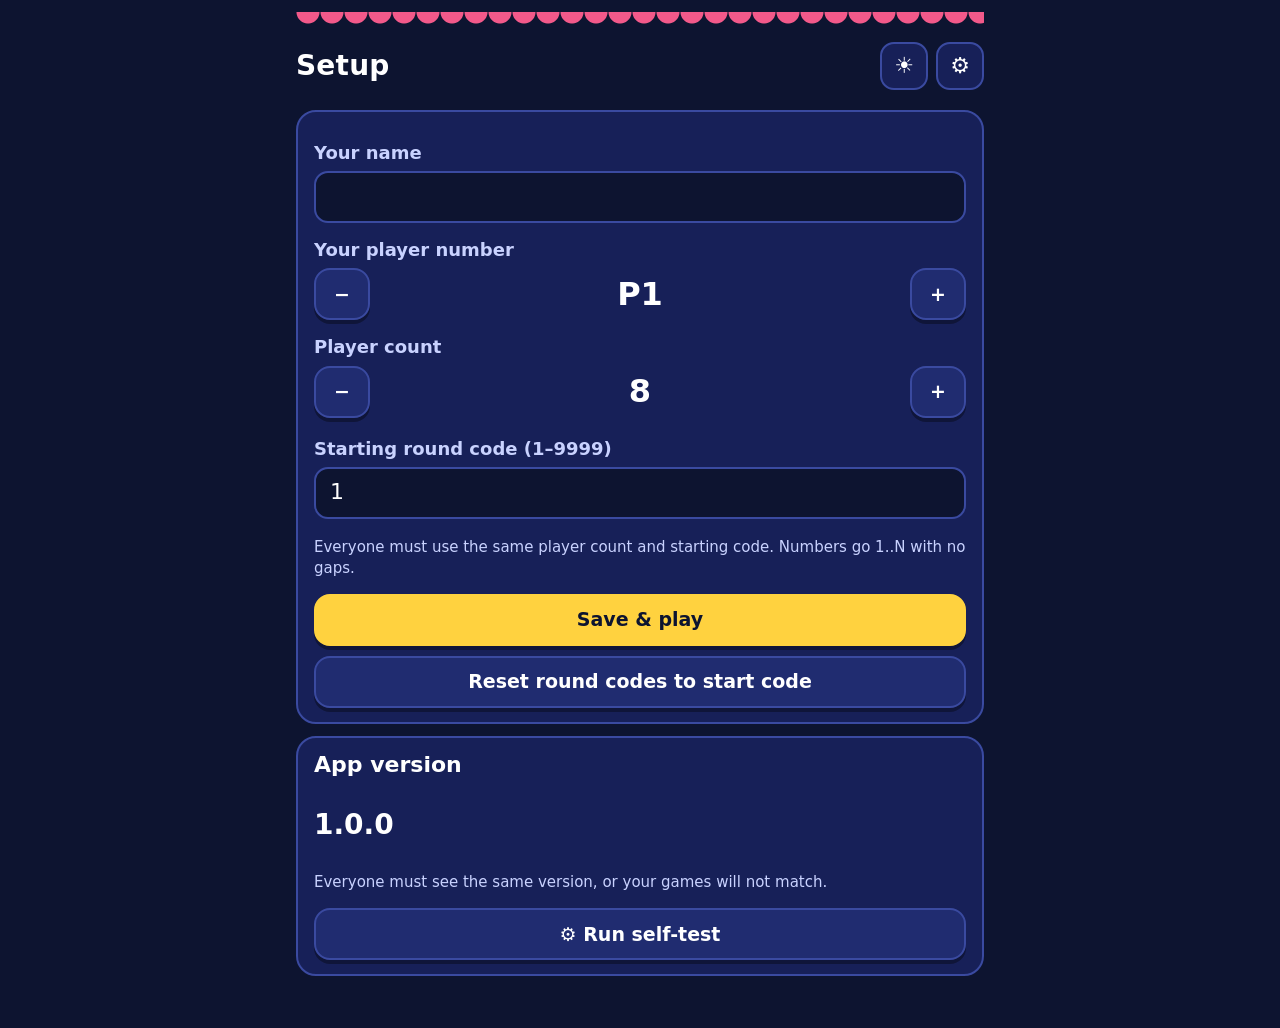
==== index.html @ 6d51258d "Deploy Line Games static site Co-Authored-By: Claude Opus 5.5 <noreply@anthropic.com>" ====
<!doctype html>
<html lang="en" data-theme="dark">
<head>
<meta charset="utf-8">
<meta name="viewport" content="width=device-width, initial-scale=1, viewport-fit=cover">
<title>Line Games</title>
<meta name="theme-color" content="#0d1430">
<link rel="manifest" href="manifest.webmanifest">
<link rel="icon" href="icons/icon-192.png">
<link rel="apple-touch-icon" href="icons/apple-touch-icon.png">
<meta name="apple-mobile-web-app-capable" content="yes">
<meta name="mobile-web-app-capable" content="yes">
<meta name="apple-mobile-web-app-status-bar-style" content="black-translucent">
<meta name="apple-mobile-web-app-title" content="Line Games">
<link rel="stylesheet" href="css/app.css">
<script>try{var p=JSON.parse(localStorage.getItem('lg.prefs')||'{}');if(p.sun)document.documentElement.setAttribute('data-theme','sun');}catch(e){}</script>
</head>
<body>
<div id="update-banner" class="update-banner" hidden><button type="button" id="update-btn">Update available — tap to refresh (everyone should update together)</button></div>
<div id="app"></div>
<noscript><p style="padding:24px">Line Games needs JavaScript.</p></noscript>
<script type="module" src="js/app.js"></script>
</body>
</html>
---- css/app.css ----
:root{
  --bg:#0d1430; --panel:#172058; --panel2:#202c70; --line:#3a4aa0;
  --text:#ffffff; --muted:#c9d2ff; --gold:#ffd23f; --pink:#ff5d8f; --mint:#3ddc97; --sky:#5cc8ff;
  --on-gold:#0d1430; --danger:#ff7a8a; --shadow:0 4px 0 rgba(0,0,0,.35);
  color-scheme:dark;
}
:root[data-theme="sun"]{
  --bg:#ffffff; --panel:#f4efe0; --panel2:#e9e0c4; --line:#222;
  --text:#000000; --muted:#222; --gold:#ffd23f; --pink:#b0003f; --mint:#006b3c; --sky:#004f9a;
  --on-gold:#000; --danger:#a00020; --shadow:0 3px 0 rgba(0,0,0,.4);
  color-scheme:light;
}
*{box-sizing:border-box}
html{-webkit-text-size-adjust:100%}
body{margin:0;background:var(--bg);color:var(--text);font:18px/1.4 system-ui,-apple-system,"Segoe UI",Roboto,Helvetica,Arial,sans-serif;
  min-height:100vh;padding:env(safe-area-inset-top) env(safe-area-inset-right) env(safe-area-inset-bottom) env(safe-area-inset-left)}
h1,h2,h3{margin:0;line-height:1.15}
button,input,select{font:inherit;color:inherit}
select{-webkit-appearance:none;appearance:none;min-height:52px;padding-right:40px!important;background-image:linear-gradient(45deg,transparent 50%,currentColor 50%),linear-gradient(135deg,currentColor 50%,transparent 50%)!important;background-position:calc(100% - 22px) 50%,calc(100% - 15px) 50%!important;background-size:7px 7px,7px 7px!important;background-repeat:no-repeat!important}
button{cursor:pointer}
:focus-visible{outline:3px solid var(--sky);outline-offset:2px}
.wrap{max-width:720px;margin:0 auto;padding:12px 16px 40px}
.bunting{height:22px;background:
  radial-gradient(circle at 12px 0,var(--pink) 11px,transparent 12px) 0 0/24px 22px repeat-x,
  radial-gradient(circle at 12px 0,var(--gold) 0,transparent 0) 0 0/24px 22px repeat-x;
  opacity:.95}
.bunting.alt{background:radial-gradient(circle at 12px 0,var(--gold) 11px,transparent 12px) 0 0/24px 22px repeat-x}

/* app bar */
.appbar{display:flex;align-items:center;gap:8px;padding:8px 0}
.appbar h1{flex:1;font-size:28px;font-weight:800;letter-spacing:.2px}
.appbar h1 .star{color:var(--gold)}
.ibtn{min-width:48px;min-height:48px;border-radius:14px;border:2px solid var(--line);background:var(--panel);display:inline-flex;align-items:center;justify-content:center;font-size:22px;padding:0 12px;text-decoration:none;color:var(--text)}
.ibtn.txt{font-size:17px;font-weight:700}

/* buttons */
.btn{min-height:52px;padding:10px 20px;border-radius:16px;border:2px solid var(--line);background:var(--panel2);color:var(--text);font-weight:700;font-size:19px;box-shadow:var(--shadow);display:inline-flex;align-items:center;justify-content:center;gap:8px;text-decoration:none}
.btn:active{transform:translateY(2px);box-shadow:none}
.btn.primary{background:var(--gold);border-color:var(--gold);color:var(--on-gold)}
.btn.pink{background:var(--pink);border-color:var(--pink);color:#fff}
:root[data-theme="sun"] .btn.pink{color:#fff}
.btn.block{display:flex;width:100%}
.btn[disabled]{opacity:.5;cursor:not-allowed}
.btn.confirm{background:var(--pink);border-color:var(--pink);color:#fff}

/* home tiles */
.tiles{display:grid;grid-template-columns:repeat(2,1fr);gap:12px;margin:12px 0}
@media (min-width:600px){.tiles{grid-template-columns:repeat(3,1fr)}}
.tile{position:relative;text-align:left;background:var(--panel);border:2px solid var(--line);border-radius:20px;padding:14px 12px 12px;min-height:150px;display:flex;flex-direction:column;gap:4px;box-shadow:var(--shadow);color:var(--text);text-decoration:none}
.tile .emo{font-size:38px;line-height:1}
.tile .nm{font-size:20px;font-weight:800}
.tile .how{font-size:15px;color:var(--muted);line-height:1.3;display:-webkit-box;-webkit-line-clamp:2;-webkit-box-orient:vertical;overflow:hidden}
.tile .soon{position:absolute;top:8px;right:8px;font-size:12px;font-weight:800;background:var(--gold);color:var(--on-gold);border-radius:999px;padding:2px 8px}
.tile[aria-disabled="true"]{opacity:.62}
.footlinks{display:flex;gap:12px;flex-wrap:wrap;margin-top:8px}

/* panels / forms */
.panel{background:var(--panel);border:2px solid var(--line);border-radius:20px;padding:14px 16px;margin:12px 0}
.panel h2{font-size:22px;margin-bottom:8px}
.field{display:block;margin:14px 0}
.field>span{display:block;font-weight:700;margin-bottom:6px;color:var(--muted)}
.input{width:100%;min-height:52px;border-radius:14px;border:2px solid var(--line);background:var(--bg);color:var(--text);padding:8px 14px;font-size:22px}
.stepper{display:flex;align-items:center;gap:10px}
.stepper .val{flex:1;text-align:center;font-size:32px;font-weight:800;min-width:60px}
.stepper .btn{min-width:56px;padding:0}
.warn{color:var(--danger);font-weight:700}
.muted{color:var(--muted)}
.small{font-size:15px}
.toast{position:fixed;left:16px;right:16px;bottom:calc(16px + env(safe-area-inset-bottom));max-width:480px;margin:0 auto;background:var(--gold);color:var(--on-gold);font-weight:800;padding:12px 16px;border-radius:14px;text-align:center;z-index:50}

/* round header */
.round{background:var(--panel);border:2px solid var(--line);border-radius:22px;padding:10px 12px 12px;margin:6px 0 12px}
.round .row1{display:flex;align-items:center;gap:8px}
.round .mid{flex:1;text-align:center;min-width:0}
.round .lbl{font-size:15px;font-weight:800;letter-spacing:2px;color:var(--muted)}
.round .code{font-size:64px;line-height:1;font-weight:900;color:var(--gold);font-variant-numeric:tabular-nums}
:root[data-theme="sun"] .round .code{color:#000}
.round .nav{min-width:64px;min-height:64px;padding:0;font-size:26px}
.round .you{text-align:center;font-weight:800;font-size:19px;margin-top:6px}
.round .sync{display:flex;align-items:center;justify-content:center;gap:10px;margin-top:6px;font-size:15px;color:var(--muted)}
.round .sync b{font-size:30px;letter-spacing:4px}
.modename{display:flex;align-items:center;gap:8px;font-size:22px;font-weight:800;margin:4px 0}

/* big read-aloud settings */
.say{border:3px dashed var(--gold);border-radius:20px;padding:12px 14px;margin:10px 0}
.say .t{font-size:14px;font-weight:800;letter-spacing:1.5px;color:var(--muted)}
.say .big{font-size:22px;font-weight:900;line-height:1.2;margin:2px 0 4px}
.setrow{display:flex;gap:10px;flex-wrap:wrap;align-items:center}
.setrow select{flex:1;min-width:180px;min-height:52px;border-radius:14px;border:2px solid var(--line);background:var(--bg);color:var(--text);padding:0 10px;font-size:19px}
.toggle{display:flex;align-items:center;gap:10px;min-height:52px;font-weight:700;font-size:19px}
.toggle input{width:28px;height:28px;accent-color:var(--gold)}
.toggle[aria-disabled="true"]{opacity:.55}

/* reveal */
.reveal-wrap{margin:12px 0}
.reveal{width:100%;min-height:170px;border-radius:24px;border:3px solid var(--gold);background:var(--panel2);color:var(--text);padding:14px;font-weight:900;font-size:26px;display:flex;flex-direction:column;align-items:center;justify-content:center;gap:6px;text-align:center;user-select:none;-webkit-user-select:none;-webkit-touch-callout:none;touch-action:none;box-shadow:var(--shadow)}
.reveal .sub{font-size:16px;font-weight:600;color:var(--muted)}
.reveal.shown{background:var(--gold);color:var(--on-gold);border-color:var(--gold)}
.reveal.shown .sub{color:var(--on-gold)}
.reveal .secret{font-size:40px;line-height:1.1;word-break:break-word}
.reveal-opts{display:flex;justify-content:space-between;align-items:center;margin-top:6px;gap:8px}

.first{font-size:24px;font-weight:800;text-align:center;padding:10px;border-radius:16px;background:var(--panel);border:2px solid var(--mint);margin:10px 0}
.first b{color:var(--mint)}
:root[data-theme="sun"] .first b{color:var(--mint)}
.answer{background:var(--panel);border:3px solid var(--pink);border-radius:20px;padding:14px;margin:10px 0;font-size:24px;font-weight:800;text-align:center}
.block-screen{text-align:center;padding:36px 12px}
.block-screen .big{font-size:36px;font-weight:900;color:var(--gold);margin-bottom:12px}
.selftest{white-space:pre-wrap;font:14px/1.4 ui-monospace,Menlo,monospace;background:var(--bg);border:2px solid var(--line);border-radius:12px;padding:10px;margin-top:10px;max-height:260px;overflow:auto}
.pass{color:var(--mint);font-weight:900;font-size:26px}.fail{color:var(--danger);font-weight:900;font-size:26px}
.update-banner{position:sticky;top:0;z-index:60}
.update-banner button{width:100%;min-height:52px;background:var(--pink);color:#fff;border:0;font-weight:800;font-size:18px}
.update-banner[hidden]{display:none}

/* foldable / near-square */
@media (min-width:700px){.round .code{font-size:72px}}
.sr{position:absolute;width:1px;height:1px;overflow:hidden;clip:rect(0 0 0 0)}
@media (prefers-reduced-motion:reduce){*{transition:none!important;animation:none!important}}

.howto{background:var(--panel);border:2px solid var(--line);border-radius:16px;padding:6px 14px;margin:8px 0}
.howto summary{min-height:48px;display:flex;align-items:center;font-weight:800;cursor:pointer}
.howto p{margin:0 0 10px;color:var(--muted)}
details.change>summary{min-height:48px;display:flex;align-items:center;font-weight:800;cursor:pointer;color:var(--sky)}

/* spyfall / bingo / wavelength */
.split{display:block}
@media (min-width:700px){.split{display:grid;grid-template-columns:1fr 1fr;gap:12px;align-items:start}.bingo-split{grid-template-columns:1.4fr 1fr}.split .panel{margin-top:0}}
.locgrid{display:grid;grid-template-columns:repeat(2,1fr);gap:8px}
.loc{min-height:48px;border-radius:12px;border:2px solid var(--line);background:var(--bg);color:var(--text);font-size:15px;font-weight:700;padding:4px 8px}
.loc.struck{text-decoration:line-through;opacity:.45}
.bingo{display:grid;grid-template-columns:repeat(5,1fr);gap:5px;margin:8px 0}
.bcell{aspect-ratio:1;min-height:60px;border-radius:12px;border:2px solid var(--line);background:var(--panel);color:var(--text);display:flex;flex-direction:column;align-items:center;justify-content:center;gap:2px;padding:2px;overflow:hidden}
.bcell .be{font-size:20px;line-height:1}.bcell .bt{font-size:11px;font-weight:700;line-height:1.1;overflow-wrap:anywhere;hyphens:auto}
.bcell.on{background:var(--gold);color:var(--on-gold);border-color:var(--gold)}
.bcell.free{background:var(--pink);color:#fff;border-color:var(--pink);opacity:1}
.bingo-banner{font-size:38px;font-weight:900;color:var(--gold);text-align:center;padding:10px;animation:pop .6s ease-out}
:root[data-theme="sun"] .bingo-banner{color:#000}
@keyframes pop{0%{transform:scale(.5)}70%{transform:scale(1.15)}100%{transform:scale(1)}}
.confetti{position:fixed;inset:0;pointer-events:none;overflow:hidden;z-index:40}
.confetti i{position:absolute;top:-16px;width:10px;height:16px;border-radius:2px;animation:fall 2s linear forwards}
@keyframes fall{to{transform:translateY(110vh) rotate(720deg)}}
.wl{margin:6px 0}.wl-ends{display:flex;justify-content:space-between;gap:10px;font-weight:800;font-size:18px;text-align:center}
.wl-bar{position:relative;height:36px;margin:30px 14px 10px;border-radius:18px;background:linear-gradient(90deg,var(--sky),var(--gold),var(--pink))}
.wl-mark{position:absolute;top:-26px;transform:translateX(-50%);font-size:26px;line-height:1}
.wl-mark.target{top:2px;font-size:30px}.wl-mark.guess{color:var(--text)}
.reveal .wl-ends{font-size:16px}.reveal .wl{width:100%}
.slider{width:100%;height:48px;accent-color:var(--gold)}
.reveal .secret:has(.wl){width:100%}.reveal .wl-ends{justify-content:space-between}.reveal .wl-ends span{max-width:48%}
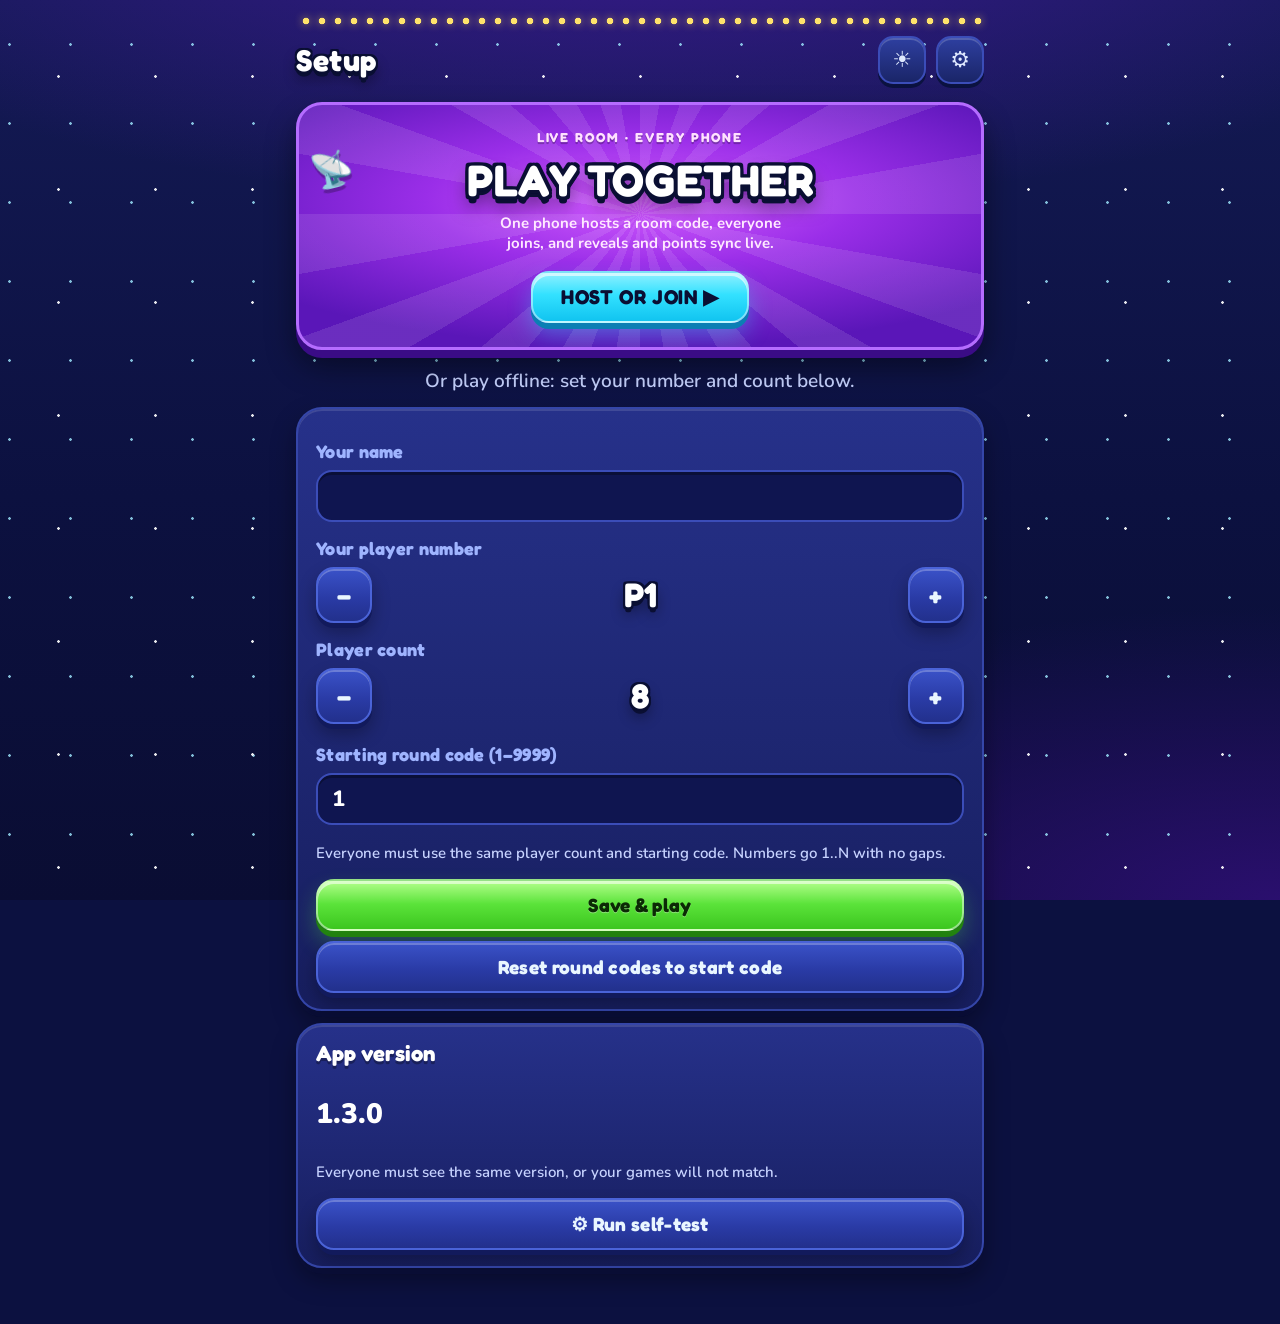
==== commit b380d774: "Game Night visual theme: chunky iOS game style (v1.3.0) Navy/purple field, solid raised panels, crea" ====
--- a/index.html
+++ b/index.html
@@ -4,7 +4,7 @@
 <meta charset="utf-8">
 <meta name="viewport" content="width=device-width, initial-scale=1, viewport-fit=cover">
 <title>Line Games</title>
-<meta name="theme-color" content="#0d1430">
+<meta name="theme-color" content="#0c1140">
 <link rel="manifest" href="manifest.webmanifest">
 <link rel="icon" href="icons/icon-192.png">
 <link rel="apple-touch-icon" href="icons/apple-touch-icon.png">
--- a/css/app.css
+++ b/css/app.css
@@ -1,148 +1,538 @@
+/* Line Games — concept F: "Frosted Fireworks" glassmorphism.
+   Vivid fixed colour field + clear frosted glass panels (iOS / visionOS style).
+   Palette: royal #1d3fbf · castle pink #ff4fa3 · sunshine gold #ffc83d · sky #4cc3ff · violet #8a4dff · lagoon teal #19c6b4 */
+@font-face{font-family:"Fredoka";src:url(fonts/fredoka-latin-wght.woff2) format("woff2");font-weight:300 700;font-style:normal;font-display:swap}
+@font-face{font-family:"Nunito";src:url(fonts/nunito-latin-wght.woff2) format("woff2");font-weight:200 1000;font-style:normal;font-display:swap}
+
 :root{
-  --bg:#0d1430; --panel:#172058; --panel2:#202c70; --line:#3a4aa0;
-  --text:#ffffff; --muted:#c9d2ff; --gold:#ffd23f; --pink:#ff5d8f; --mint:#3ddc97; --sky:#5cc8ff;
-  --on-gold:#0d1430; --danger:#ff7a8a; --shadow:0 4px 0 rgba(0,0,0,.35);
+  --royal:#1d3fbf; --magenta:#ff4fa3; --sun:#ffc83d; --skyb:#4cc3ff; --violet:#8a4dff; --teal:#19c6b4;
+  --bg:#160f5c;
+  /* legacy tokens used by JS (confetti) and components */
+  --panel:rgba(255,255,255,.14); --panel2:rgba(255,255,255,.18); --line:rgba(255,255,255,.5);
+  --text:#ffffff; --muted:#eef0ff; --gold:#ffc83d; --pink:#ff4fa3; --mint:#4cf0b4; --sky:#8fdcff;
+  --on-gold:#1a1048; --danger:#ffd0da;
+  /* glass recipe */
+  --g-fill:rgba(255,255,255,.13);
+  --g-spec:linear-gradient(140deg,rgba(255,255,255,.26) 0%,rgba(255,255,255,.07) 22%,rgba(255,255,255,0) 52%,rgba(255,255,255,.05) 100%);
+  --g-edge:rgba(255,255,255,.5);
+  --g-blur:blur(24px) saturate(180%) brightness(.7);
+  --g-shadow:inset 0 1px 0 rgba(255,255,255,.65),inset 1px 0 0 rgba(255,255,255,.22),inset 0 -1px 0 rgba(255,255,255,.08),0 12px 32px -8px rgba(12,6,58,.55),0 2px 6px rgba(12,6,58,.18);
+  --chip:rgba(255,255,255,.12); --chip-edge:rgba(255,255,255,.42); --cell:rgba(18,10,72,.34);
+  --field:rgba(20,12,80,.28);
+  --tshadow:0 1px 2px rgba(0,0,0,.35);
+  --ink-dark:#15103f;
+  --shadow:none;
   color-scheme:dark;
 }
 :root[data-theme="sun"]{
-  --bg:#ffffff; --panel:#f4efe0; --panel2:#e9e0c4; --line:#222;
-  --text:#000000; --muted:#222; --gold:#ffd23f; --pink:#b0003f; --mint:#006b3c; --sky:#004f9a;
-  --on-gold:#000; --danger:#a00020; --shadow:0 3px 0 rgba(0,0,0,.4);
+  --bg:#eaf0ff;
+  --panel:rgba(255,255,255,.7); --panel2:rgba(255,255,255,.78); --line:rgba(30,30,80,.22);
+  --text:#0b0a24; --muted:#24223f; --gold:#ffc83d; --pink:#c4116a; --mint:#00704a; --sky:#0a4fb0;
+  --on-gold:#0b0a24; --danger:#a0002a;
+  --g-fill:rgba(255,255,255,.7);
+  --g-spec:linear-gradient(140deg,rgba(255,255,255,.7) 0%,rgba(255,255,255,0) 50%);
+  --g-edge:rgba(255,255,255,.95);
+  --g-blur:blur(24px) saturate(160%);
+  --cell:rgba(255,255,255,.72);
+  --g-shadow:inset 0 1px 0 #fff,0 0 0 1px rgba(40,30,110,.10),0 12px 30px -10px rgba(40,30,110,.35),0 2px 6px rgba(40,30,110,.10);
+  --chip:rgba(255,255,255,.62); --chip-edge:rgba(40,30,110,.18);
+  --field:rgba(255,255,255,.8);
+  --tshadow:none;
+  --ink-dark:#0b0a24;
   color-scheme:light;
 }
+
 *{box-sizing:border-box}
-html{-webkit-text-size-adjust:100%}
-body{margin:0;background:var(--bg);color:var(--text);font:18px/1.4 system-ui,-apple-system,"Segoe UI",Roboto,Helvetica,Arial,sans-serif;
+html{-webkit-text-size-adjust:100%;background:var(--bg)}
+body{margin:0;color:var(--text);
+  font:600 18px/1.4 "Nunito",system-ui,-apple-system,"Segoe UI",Roboto,Helvetica,Arial,sans-serif;
+  text-shadow:var(--tshadow);
   min-height:100vh;padding:env(safe-area-inset-top) env(safe-area-inset-right) env(safe-area-inset-bottom) env(safe-area-inset-left)}
-h1,h2,h3{margin:0;line-height:1.15}
+
+/* ---------- the colour field (fixed, so glass blurs different colours as you scroll) ---------- */
+body::before{content:"";position:fixed;inset:0;z-index:-1;pointer-events:none;
+  background:
+    /* crisp orbs (defined edges, a little inner shading so they read as shapes) */
+    radial-gradient(circle 150px at calc(100% + 30px) 150px,#ff5aac 0,#f23d98 105px,#d42a85 148px,rgba(212,42,133,0) 151px),
+    radial-gradient(circle 60px at calc(100% - 150px) -26px,#ffd65e 0,#ffc83d 38px,#f3a91f 58px,rgba(243,169,31,0) 61px),
+    radial-gradient(circle 56px at -24px 47%,#ffd65e 0,#ffc83d 34px,#f0a21c 54px,rgba(240,162,28,0) 57px),
+    radial-gradient(circle 130px at calc(100% + 46px) 68%,#4cc3ff 0,#2a9fec 80px,#1a82d4 128px,rgba(26,130,212,0) 131px),
+    radial-gradient(circle 84px at 0px calc(100% + 18px),#14b3a3 0,#0d978a 54px,#08786e 82px,rgba(8,120,110,0) 85px),
+    radial-gradient(circle 54px at 46% 21%,#a070ff 0,#8a4dff 40px,#7438f0 52px,rgba(116,56,240,0) 55px),
+    /* soft colour masses */
+    radial-gradient(ellipse 60% 38% at 8% 4%,rgba(138,77,255,.95),rgba(138,77,255,0) 70%),
+    radial-gradient(ellipse 55% 35% at 75% 40%,rgba(230,50,150,.5),rgba(230,50,150,0) 70%),
+    radial-gradient(ellipse 70% 40% at 12% 74%,rgba(40,150,230,.5),rgba(40,150,230,0) 70%),
+    radial-gradient(ellipse 60% 35% at 90% 100%,rgba(138,77,255,.9),rgba(138,77,255,0) 70%),
+    radial-gradient(ellipse 50% 30% at 55% 60%,rgba(29,63,191,.9),rgba(29,63,191,0) 70%),
+    /* deep royal/violet base keeps the average behind text mid-dark */
+    linear-gradient(165deg,#1d2fa8 0%,#22198a 38%,#2b136e 70%,#170c52 100%);
+}
+:root[data-theme="sun"] body::before{
+  background:
+    radial-gradient(circle 150px at calc(100% + 30px) 150px,#ffb0d6 0,#ff94c6 110px,#ff7fb9 148px,rgba(255,127,185,0) 151px),
+    radial-gradient(circle 60px at calc(100% - 150px) -26px,#ffe8a6 0,#ffdd7d 38px,#ffd060 58px,rgba(255,208,96,0) 61px),
+    radial-gradient(circle 56px at -24px 47%,#ffe8a6 0,#ffdd7d 34px,#ffd060 54px,rgba(255,208,96,0) 57px),
+    radial-gradient(circle 130px at calc(100% + 46px) 68%,#a8e3ff 0,#84d2ff 90px,#66c2fb 128px,rgba(102,194,251,0) 131px),
+    radial-gradient(circle 84px at 0px calc(100% + 18px),#a6f1e6 0,#7fe6d7 54px,#5fd8c7 82px,rgba(95,216,199,0) 85px),
+    radial-gradient(circle 54px at 46% 21%,#c8adff 0,#b08cff 40px,#9c72ff 52px,rgba(176,142,255,0) 55px),
+    radial-gradient(ellipse 60% 38% at 8% 4%,rgba(196,168,255,.9),rgba(196,168,255,0) 70%),
+    radial-gradient(ellipse 55% 35% at 75% 40%,rgba(255,173,211,.7),rgba(255,173,211,0) 70%),
+    radial-gradient(ellipse 70% 40% at 15% 72%,rgba(158,220,255,.75),rgba(158,220,255,0) 70%),
+    radial-gradient(ellipse 60% 35% at 90% 100%,rgba(196,168,255,.85),rgba(196,168,255,0) 70%),
+    linear-gradient(165deg,#e4ecff 0%,#f6e9ff 50%,#fff4dc 100%);
+}
+
+h1,h2,h3{margin:0;line-height:1.15;font-family:"Fredoka","Nunito",system-ui,sans-serif;font-weight:600}
 button,input,select{font:inherit;color:inherit}
 select{-webkit-appearance:none;appearance:none;min-height:52px;padding-right:40px!important;background-image:linear-gradient(45deg,transparent 50%,currentColor 50%),linear-gradient(135deg,currentColor 50%,transparent 50%)!important;background-position:calc(100% - 22px) 50%,calc(100% - 15px) 50%!important;background-size:7px 7px,7px 7px!important;background-repeat:no-repeat!important}
+select option{color:#111;background:#fff}
 button{cursor:pointer}
-:focus-visible{outline:3px solid var(--sky);outline-offset:2px}
-.wrap{max-width:720px;margin:0 auto;padding:12px 16px 40px}
-.bunting{height:22px;background:
-  radial-gradient(circle at 12px 0,var(--pink) 11px,transparent 12px) 0 0/24px 22px repeat-x,
-  radial-gradient(circle at 12px 0,var(--gold) 0,transparent 0) 0 0/24px 22px repeat-x;
-  opacity:.95}
-.bunting.alt{background:radial-gradient(circle at 12px 0,var(--gold) 11px,transparent 12px) 0 0/24px 22px repeat-x}
+:focus-visible{outline:3px solid #fff;outline-offset:3px;box-shadow:0 0 0 6px rgba(29,63,191,.6)}
+:root[data-theme="sun"] :focus-visible{outline-color:#1d3fbf;box-shadow:none}
+.wrap{max-width:720px;margin:0 auto;padding:10px 16px 44px}
+
+/* ---------- glass recipe ---------- */
+.panel,.round,.tile,.howto,.say,.reveal,.first,.answer,.qexp,.bingo,.qchoices,.toast{
+  background-color:var(--g-fill);background-image:var(--g-spec);
+  border:1px solid var(--g-edge);box-shadow:var(--g-shadow);
+  -webkit-backdrop-filter:var(--g-blur);backdrop-filter:var(--g-blur)}
+
+/* bunting → a string of little glass beads */
+.bunting{height:18px;margin:4px 2px 0;opacity:.95;
+  background:
+    radial-gradient(circle at 9px 9px,rgba(255,255,255,.95) 0 1.5px,transparent 2px) 0 0/66px 18px repeat-x,
+    radial-gradient(circle at 11px 11px,#ff4fa3 0 5px,transparent 5.6px) 0 0/66px 18px repeat-x,
+    radial-gradient(circle at 31px 9px,rgba(255,255,255,.95) 0 1.5px,transparent 2px) 0 0/66px 18px repeat-x,
+    radial-gradient(circle at 33px 11px,#ffc83d 0 5px,transparent 5.6px) 0 0/66px 18px repeat-x,
+    radial-gradient(circle at 53px 9px,rgba(255,255,255,.95) 0 1.5px,transparent 2px) 0 0/66px 18px repeat-x,
+    radial-gradient(circle at 55px 11px,#4cc3ff 0 5px,transparent 5.6px) 0 0/66px 18px repeat-x,
+    linear-gradient(rgba(255,255,255,.45),rgba(255,255,255,.45)) 0 10px/100% 1px no-repeat}
+.bunting.alt{filter:hue-rotate(40deg)}
 
 /* app bar */
-.appbar{display:flex;align-items:center;gap:8px;padding:8px 0}
-.appbar h1{flex:1;font-size:28px;font-weight:800;letter-spacing:.2px}
+.appbar{display:flex;align-items:center;gap:10px;padding:8px 0 6px}
+.appbar h1{flex:1;min-width:0;font-size:30px;font-weight:600;letter-spacing:.2px}
 .appbar h1 .star{color:var(--gold)}
-.ibtn{min-width:48px;min-height:48px;border-radius:14px;border:2px solid var(--line);background:var(--panel);display:inline-flex;align-items:center;justify-content:center;font-size:22px;padding:0 12px;text-decoration:none;color:var(--text)}
-.ibtn.txt{font-size:17px;font-weight:700}
+.ibtn{min-width:48px;min-height:48px;border-radius:50%;border:1px solid var(--chip-edge);
+  background:radial-gradient(120% 90% at 30% 15%,rgba(255,255,255,.38),rgba(255,255,255,.08) 55%),var(--chip);
+  box-shadow:inset 0 1px 0 rgba(255,255,255,.6),0 6px 16px -6px rgba(12,6,58,.5);
+  display:inline-flex;align-items:center;justify-content:center;font-size:22px;padding:0 12px;text-decoration:none;color:var(--text)}
+.ibtn.txt{font-size:17px;font-weight:800;border-radius:24px}
 
 /* buttons */
-.btn{min-height:52px;padding:10px 20px;border-radius:16px;border:2px solid var(--line);background:var(--panel2);color:var(--text);font-weight:700;font-size:19px;box-shadow:var(--shadow);display:inline-flex;align-items:center;justify-content:center;gap:8px;text-decoration:none}
-.btn:active{transform:translateY(2px);box-shadow:none}
-.btn.primary{background:var(--gold);border-color:var(--gold);color:var(--on-gold)}
-.btn.pink{background:var(--pink);border-color:var(--pink);color:#fff}
-:root[data-theme="sun"] .btn.pink{color:#fff}
+.btn{min-height:52px;padding:10px 20px;border-radius:18px;border:1px solid var(--chip-edge);
+  background:linear-gradient(180deg,rgba(255,255,255,.26),rgba(255,255,255,.06)),var(--chip);
+  color:var(--text);font-weight:800;font-size:19px;
+  box-shadow:inset 0 1px 0 rgba(255,255,255,.6),0 6px 16px -8px rgba(12,6,58,.55);
+  display:inline-flex;align-items:center;justify-content:center;gap:8px;text-decoration:none;
+  transition:transform .12s ease,filter .12s ease}
+.btn:active{transform:scale(.97)}
+.btn.primary,.btn.pink,.btn.confirm{text-shadow:none}
+.btn.primary{color:var(--on-gold);border-color:rgba(255,240,190,.9);
+  background:linear-gradient(180deg,#ffe48a 0%,#ffc83d 52%,#f4ac1c 100%);
+  box-shadow:inset 0 1px 0 rgba(255,255,255,.85),inset 0 -2px 0 rgba(160,90,0,.25),0 8px 22px -8px rgba(245,170,30,.75)}
+.btn.pink,.btn.confirm{color:#fff;border-color:rgba(255,190,225,.85);text-shadow:0 1px 1px rgba(80,0,40,.35);
+  background:linear-gradient(180deg,#ec3d93 0%,#cf1f78 55%,#b5146a 100%);
+  box-shadow:inset 0 1px 0 rgba(255,255,255,.5),0 8px 22px -8px rgba(207,31,120,.8)}
 .btn.block{display:flex;width:100%}
 .btn[disabled]{opacity:.5;cursor:not-allowed}
-.btn.confirm{background:var(--pink);border-color:var(--pink);color:#fff}
-
-/* home tiles */
-.tiles{display:grid;grid-template-columns:repeat(2,1fr);gap:12px;margin:12px 0}
+
+/* ---------- home tiles ---------- */
+.tiles{display:grid;grid-template-columns:repeat(2,1fr);gap:14px;margin:12px 0}
 @media (min-width:600px){.tiles{grid-template-columns:repeat(3,1fr)}}
-.tile{position:relative;text-align:left;background:var(--panel);border:2px solid var(--line);border-radius:20px;padding:14px 12px 12px;min-height:150px;display:flex;flex-direction:column;gap:4px;box-shadow:var(--shadow);color:var(--text);text-decoration:none}
-.tile .emo{font-size:38px;line-height:1}
-.tile .nm{font-size:20px;font-weight:800}
+.tile{position:relative;text-align:left;border-radius:26px;padding:14px 14px 14px;min-height:156px;display:flex;flex-direction:column;gap:3px;color:var(--text);text-decoration:none;
+  transition:transform .15s ease}
+.tile:active{transform:scale(.975)}
+.tile .emo{--c:#8a4dff;width:56px;height:56px;border-radius:50%;display:grid;place-items:center;font-size:30px;line-height:1;margin-bottom:6px;text-shadow:none;
+  background:radial-gradient(circle at 32% 26%,rgba(255,255,255,.6),rgba(255,255,255,.15) 60%);
+  background:radial-gradient(circle at 32% 26%,rgba(255,255,255,.75) 0,rgba(255,255,255,.12) 34%,rgba(255,255,255,0) 60%),
+    radial-gradient(circle at 50% 50%,color-mix(in srgb,var(--c) 55%,transparent),color-mix(in srgb,var(--c) 85%,transparent));
+  border:1px solid rgba(255,255,255,.65);
+  box-shadow:inset 0 -4px 10px rgba(0,0,0,.12),0 6px 14px -4px color-mix(in srgb,var(--c) 70%,transparent)}
+.tile[data-mode="imposter"] .emo{--c:#ff4fa3}
+.tile[data-mode="spyfall"] .emo{--c:#4cc3ff}
+.tile[data-mode="bingo"] .emo{--c:#ffc83d}
+.tile[data-mode="wavelength"] .emo{--c:#8a4dff}
+.tile[data-mode="missions"] .emo{--c:#19c6b4}
+.tile[data-mode="trivia"] .emo{--c:#3a63ff}
+.tile[data-mode="ridetrivia"] .emo{--c:#ff7a59}
+.tile[data-mode="twotruths"] .emo{--c:#ff4fa3}
+.tile[data-mode="overunder"] .emo{--c:#4cc3ff}
+.tile .nm{font-family:"Fredoka","Nunito",sans-serif;font-size:21px;font-weight:600;line-height:1.12}
 .tile .how{font-size:15px;color:var(--muted);line-height:1.3;display:-webkit-box;-webkit-line-clamp:2;-webkit-box-orient:vertical;overflow:hidden}
-.tile .soon{position:absolute;top:8px;right:8px;font-size:12px;font-weight:800;background:var(--gold);color:var(--on-gold);border-radius:999px;padding:2px 8px}
+.tile .soon{position:absolute;top:10px;right:10px;font-size:12px;font-weight:900;background:var(--gold);color:var(--on-gold);border-radius:999px;padding:2px 8px;text-shadow:none}
 .tile[aria-disabled="true"]{opacity:.62}
 .footlinks{display:flex;gap:12px;flex-wrap:wrap;margin-top:8px}
-
-/* panels / forms */
-.panel{background:var(--panel);border:2px solid var(--line);border-radius:20px;padding:14px 16px;margin:12px 0}
-.panel h2{font-size:22px;margin-bottom:8px}
+.wrap>p.muted{font-size:19px;margin:2px 4px 6px}
+
+/* ---------- panels / forms ---------- */
+.panel{border-radius:26px;padding:16px 18px;margin:12px 0}
+.panel h2{font-size:23px;margin-bottom:8px}
 .field{display:block;margin:14px 0}
-.field>span{display:block;font-weight:700;margin-bottom:6px;color:var(--muted)}
-.input{width:100%;min-height:52px;border-radius:14px;border:2px solid var(--line);background:var(--bg);color:var(--text);padding:8px 14px;font-size:22px}
+.field>span{display:block;font-weight:800;margin-bottom:6px;color:var(--muted)}
+.input{width:100%;min-height:52px;border-radius:16px;border:1px solid var(--chip-edge);background:var(--field);color:var(--text);padding:8px 14px;font-size:22px;font-weight:800;
+  box-shadow:inset 0 2px 6px rgba(0,0,20,.22)}
+:root[data-theme="sun"] .input{box-shadow:inset 0 1px 3px rgba(20,20,60,.15)}
 .stepper{display:flex;align-items:center;gap:10px}
-.stepper .val{flex:1;text-align:center;font-size:32px;font-weight:800;min-width:60px}
-.stepper .btn{min-width:56px;padding:0}
-.warn{color:var(--danger);font-weight:700}
+.stepper .val{flex:1;text-align:center;font-family:"Fredoka",sans-serif;font-size:34px;font-weight:600;min-width:60px}
+.stepper .btn{min-width:56px;padding:0;border-radius:50%;width:56px;height:56px;font-size:26px}
+.warn{color:var(--danger);font-weight:800}
 .muted{color:var(--muted)}
 .small{font-size:15px}
-.toast{position:fixed;left:16px;right:16px;bottom:calc(16px + env(safe-area-inset-bottom));max-width:480px;margin:0 auto;background:var(--gold);color:var(--on-gold);font-weight:800;padding:12px 16px;border-radius:14px;text-align:center;z-index:50}
-
-/* round header */
-.round{background:var(--panel);border:2px solid var(--line);border-radius:22px;padding:10px 12px 12px;margin:6px 0 12px}
+.toast{position:fixed;left:16px;right:16px;bottom:calc(16px + env(safe-area-inset-bottom));max-width:480px;margin:0 auto;
+  background-color:rgba(255,255,255,.82);color:var(--ink-dark);text-shadow:none;font-weight:900;padding:14px 16px;border-radius:20px;text-align:center;z-index:50}
+
+/* ---------- round header ---------- */
+.round{border-radius:28px;padding:12px 12px 14px;margin:6px 0 12px}
 .round .row1{display:flex;align-items:center;gap:8px}
 .round .mid{flex:1;text-align:center;min-width:0}
-.round .lbl{font-size:15px;font-weight:800;letter-spacing:2px;color:var(--muted)}
-.round .code{font-size:64px;line-height:1;font-weight:900;color:var(--gold);font-variant-numeric:tabular-nums}
-:root[data-theme="sun"] .round .code{color:#000}
-.round .nav{min-width:64px;min-height:64px;padding:0;font-size:26px}
-.round .you{text-align:center;font-weight:800;font-size:19px;margin-top:6px}
-.round .sync{display:flex;align-items:center;justify-content:center;gap:10px;margin-top:6px;font-size:15px;color:var(--muted)}
-.round .sync b{font-size:30px;letter-spacing:4px}
-.modename{display:flex;align-items:center;gap:8px;font-size:22px;font-weight:800;margin:4px 0}
-
-/* big read-aloud settings */
-.say{border:3px dashed var(--gold);border-radius:20px;padding:12px 14px;margin:10px 0}
-.say .t{font-size:14px;font-weight:800;letter-spacing:1.5px;color:var(--muted)}
-.say .big{font-size:22px;font-weight:900;line-height:1.2;margin:2px 0 4px}
+.round .lbl{font-size:14px;font-weight:900;letter-spacing:3px;color:var(--muted);text-transform:uppercase}
+.round .code{font-family:"Fredoka",sans-serif;font-size:66px;line-height:1;font-weight:700;color:#fff;font-variant-numeric:tabular-nums;
+  text-shadow:0 2px 4px rgba(20,0,60,.35),0 0 24px rgba(255,200,61,.55)}
+:root[data-theme="sun"] .round .code{color:#0b0a24;text-shadow:none}
+.round .nav{min-width:64px;min-height:64px;width:64px;padding:0;font-size:24px;border-radius:50%}
+.round .you{text-align:center;font-weight:900;font-size:19px;margin-top:6px}
+.round .sync{display:flex;align-items:center;justify-content:center;gap:10px;margin:10px auto 0;font-size:15px;color:var(--muted);
+  width:max-content;max-width:100%;padding:4px 16px;border-radius:999px;background:var(--chip);border:1px solid var(--chip-edge)}
+.round .sync b{font-size:28px;letter-spacing:4px;text-shadow:none}
+.modename{display:flex;align-items:center;gap:10px;font-family:"Fredoka",sans-serif;font-size:24px;font-weight:600;margin:6px 4px}
+
+/* ---------- read-aloud settings ---------- */
+.say{border-radius:24px;padding:14px 16px;margin:10px 0;border-color:rgba(255,216,110,.95);
+  box-shadow:var(--g-shadow),inset 0 0 0 1px rgba(255,200,61,.35)}
+.say .t{font-size:13px;font-weight:900;letter-spacing:1.6px;color:#ffe08a;text-transform:uppercase}
+:root[data-theme="sun"] .say{border-color:#e8a800}
+:root[data-theme="sun"] .say .t{color:#6b4a00}
+.say .big{font-family:"Fredoka",sans-serif;font-size:23px;font-weight:600;line-height:1.2;margin:2px 0 4px}
 .setrow{display:flex;gap:10px;flex-wrap:wrap;align-items:center}
-.setrow select{flex:1;min-width:180px;min-height:52px;border-radius:14px;border:2px solid var(--line);background:var(--bg);color:var(--text);padding:0 10px;font-size:19px}
-.toggle{display:flex;align-items:center;gap:10px;min-height:52px;font-weight:700;font-size:19px}
+.setrow select{flex:1;min-width:180px;min-height:52px;border-radius:16px;border:1px solid var(--chip-edge);background-color:var(--field);color:var(--text);padding:0 12px;font-size:19px;font-weight:800}
+.toggle{display:flex;align-items:center;gap:10px;min-height:52px;font-weight:800;font-size:19px}
 .toggle input{width:28px;height:28px;accent-color:var(--gold)}
 .toggle[aria-disabled="true"]{opacity:.55}
 
-/* reveal */
-.reveal-wrap{margin:12px 0}
-.reveal{width:100%;min-height:170px;border-radius:24px;border:3px solid var(--gold);background:var(--panel2);color:var(--text);padding:14px;font-weight:900;font-size:26px;display:flex;flex-direction:column;align-items:center;justify-content:center;gap:6px;text-align:center;user-select:none;-webkit-user-select:none;-webkit-touch-callout:none;touch-action:none;box-shadow:var(--shadow)}
-.reveal .sub{font-size:16px;font-weight:600;color:var(--muted)}
-.reveal.shown{background:var(--gold);color:var(--on-gold);border-color:var(--gold)}
-.reveal.shown .sub{color:var(--on-gold)}
-.reveal .secret{font-size:40px;line-height:1.1;word-break:break-word}
+/* ---------- reveal: one big clear glass slab, identical for every game ---------- */
+.reveal-wrap{margin:14px 0}
+.reveal{width:100%;min-height:184px;border-radius:30px;color:var(--text);padding:16px;
+  font-family:"Fredoka","Nunito",sans-serif;font-weight:600;font-size:27px;
+  display:flex;flex-direction:column;align-items:center;justify-content:center;gap:6px;text-align:center;
+  user-select:none;-webkit-user-select:none;-webkit-touch-callout:none;touch-action:none;
+  background-color:rgba(255,255,255,.16);
+  background-image:linear-gradient(140deg,rgba(255,255,255,.4) 0%,rgba(255,255,255,.1) 30%,rgba(255,255,255,0) 55%),
+    repeating-linear-gradient(115deg,rgba(255,255,255,0) 0 22px,rgba(255,255,255,.035) 22px 44px);
+  border:1.5px solid rgba(255,255,255,.62);
+  transition:background-color .15s ease,color .15s ease}
+.reveal .sub{font-family:"Nunito",sans-serif;font-size:16px;font-weight:700;color:var(--muted)}
+.reveal.shown{background-color:rgba(255,255,255,.86);color:var(--ink-dark);text-shadow:none;border-color:#fff;
+  background-image:linear-gradient(140deg,rgba(255,255,255,.9),rgba(255,255,255,0) 60%);
+  box-shadow:inset 0 1px 0 #fff,0 0 0 4px rgba(255,255,255,.18),0 18px 40px -10px rgba(12,6,58,.6)}
+.reveal.shown .sub{color:#3a3566}
+.reveal .secret{font-size:42px;line-height:1.1;word-break:break-word;font-weight:700}
 .reveal-opts{display:flex;justify-content:space-between;align-items:center;margin-top:6px;gap:8px}
-
-.first{font-size:24px;font-weight:800;text-align:center;padding:10px;border-radius:16px;background:var(--panel);border:2px solid var(--mint);margin:10px 0}
-.first b{color:var(--mint)}
-:root[data-theme="sun"] .first b{color:var(--mint)}
-.answer{background:var(--panel);border:3px solid var(--pink);border-radius:20px;padding:14px;margin:10px 0;font-size:24px;font-weight:800;text-align:center}
+:root[data-theme="sun"] .reveal{background-color:rgba(255,255,255,.55)}
+:root[data-theme="sun"] .reveal.shown{background-color:rgba(255,255,255,.95);box-shadow:inset 0 0 0 2px #1d3fbf,0 18px 40px -12px rgba(40,30,110,.45)}
+
+.first{font-size:24px;font-weight:900;text-align:center;padding:12px;border-radius:22px;margin:10px 0;border-color:rgba(120,255,200,.85)}
+.first b{color:#9dffd6}
+:root[data-theme="sun"] .first b{color:#00704a}
+.answer{border-radius:24px;padding:16px;margin:10px 0;font-size:24px;font-weight:900;text-align:center;border-color:rgba(255,150,205,.95);
+  box-shadow:var(--g-shadow),inset 0 0 0 1px rgba(255,79,163,.4)}
+:root[data-theme="sun"] .first{border-color:#00a86b}
+:root[data-theme="sun"] .answer{border-color:#c4116a}
 .block-screen{text-align:center;padding:36px 12px}
-.block-screen .big{font-size:36px;font-weight:900;color:var(--gold);margin-bottom:12px}
-.selftest{white-space:pre-wrap;font:14px/1.4 ui-monospace,Menlo,monospace;background:var(--bg);border:2px solid var(--line);border-radius:12px;padding:10px;margin-top:10px;max-height:260px;overflow:auto}
+.block-screen .big{font-family:"Fredoka",sans-serif;font-size:36px;font-weight:700;color:var(--gold);margin-bottom:12px}
+.selftest{white-space:pre-wrap;font:14px/1.4 ui-monospace,Menlo,monospace;background:var(--field);border:1px solid var(--chip-edge);border-radius:14px;padding:10px;margin-top:10px;max-height:260px;overflow:auto;text-shadow:none}
 .pass{color:var(--mint);font-weight:900;font-size:26px}.fail{color:var(--danger);font-weight:900;font-size:26px}
 .update-banner{position:sticky;top:0;z-index:60}
-.update-banner button{width:100%;min-height:52px;background:var(--pink);color:#fff;border:0;font-weight:800;font-size:18px}
+.update-banner button{width:100%;min-height:52px;background:#cf1f78;color:#fff;border:0;font-weight:900;font-size:18px}
 .update-banner[hidden]{display:none}
 
-/* foldable / near-square */
-@media (min-width:700px){.round .code{font-size:72px}}
+@media (min-width:700px){.round .code{font-size:76px}}
 .sr{position:absolute;width:1px;height:1px;overflow:hidden;clip:rect(0 0 0 0)}
-@media (prefers-reduced-motion:reduce){*{transition:none!important;animation:none!important}}
-
-.howto{background:var(--panel);border:2px solid var(--line);border-radius:16px;padding:6px 14px;margin:8px 0}
-.howto summary{min-height:48px;display:flex;align-items:center;font-weight:800;cursor:pointer}
-.howto p{margin:0 0 10px;color:var(--muted)}
-details.change>summary{min-height:48px;display:flex;align-items:center;font-weight:800;cursor:pointer;color:var(--sky)}
-
-/* spyfall / bingo / wavelength */
+
+.howto{border-radius:22px;padding:4px 16px;margin:10px 0}
+.howto summary{min-height:50px;display:flex;align-items:center;font-weight:900;cursor:pointer}
+.howto p{margin:0 0 12px;color:var(--muted)}
+details.change>summary{min-height:48px;display:flex;align-items:center;font-weight:900;cursor:pointer;color:var(--sky)}
+
+/* ---------- spyfall / bingo / wavelength (small items: translucent fills, no backdrop blur) ---------- */
 .split{display:block}
 @media (min-width:700px){.split{display:grid;grid-template-columns:1fr 1fr;gap:12px;align-items:start}.bingo-split{grid-template-columns:1.4fr 1fr}.split .panel{margin-top:0}}
 .locgrid{display:grid;grid-template-columns:repeat(2,1fr);gap:8px}
-.loc{min-height:48px;border-radius:12px;border:2px solid var(--line);background:var(--bg);color:var(--text);font-size:15px;font-weight:700;padding:4px 8px}
+.loc{min-height:48px;border-radius:14px;border:1px solid var(--chip-edge);background:linear-gradient(180deg,rgba(255,255,255,.14),rgba(255,255,255,0) 60%),var(--cell);color:var(--text);font-size:15px;font-weight:800;padding:4px 8px;box-shadow:inset 0 1px 0 rgba(255,255,255,.45)}
 .loc.struck{text-decoration:line-through;opacity:.45}
-.bingo{display:grid;grid-template-columns:repeat(5,1fr);gap:5px;margin:8px 0}
-.bcell{aspect-ratio:1;min-height:60px;border-radius:12px;border:2px solid var(--line);background:var(--panel);color:var(--text);display:flex;flex-direction:column;align-items:center;justify-content:center;gap:2px;padding:2px;overflow:hidden}
-.bcell .be{font-size:20px;line-height:1}.bcell .bt{font-size:11px;font-weight:700;line-height:1.1;overflow-wrap:anywhere;hyphens:auto}
-.bcell.on{background:var(--gold);color:var(--on-gold);border-color:var(--gold)}
-.bcell.free{background:var(--pink);color:#fff;border-color:var(--pink);opacity:1}
-.bingo-banner{font-size:38px;font-weight:900;color:var(--gold);text-align:center;padding:10px;animation:pop .6s ease-out}
-:root[data-theme="sun"] .bingo-banner{color:#000}
-@keyframes pop{0%{transform:scale(.5)}70%{transform:scale(1.15)}100%{transform:scale(1)}}
+.bingo{display:grid;grid-template-columns:repeat(5,1fr);gap:5px;margin:8px 0;padding:7px;border-radius:24px}
+.bcell{aspect-ratio:1;min-height:56px;border-radius:12px;border:1px solid var(--chip-edge);background:linear-gradient(160deg,rgba(255,255,255,.16),rgba(255,255,255,0) 55%),var(--cell);color:var(--text);display:flex;flex-direction:column;align-items:center;justify-content:center;gap:2px;padding:2px;overflow:hidden;box-shadow:inset 0 1px 0 rgba(255,255,255,.4)}
+.bcell .be{font-size:20px;line-height:1;text-shadow:none}.bcell .bt{font-size:11px;font-weight:800;line-height:1.1;overflow-wrap:anywhere;hyphens:auto}
+.bcell.on{background:linear-gradient(180deg,#ffe48a,#ffc83d 55%,#f4ac1c);color:var(--on-gold);border-color:rgba(255,240,190,.95);text-shadow:none}
+.bcell.free{background:linear-gradient(180deg,#ec3d93,#c2186c);color:#fff;border-color:rgba(255,190,225,.85);opacity:1}
+.bingo-banner{font-family:"Fredoka",sans-serif;font-size:38px;font-weight:700;color:var(--gold);text-align:center;padding:10px;animation:pop .6s ease-out}
+:root[data-theme="sun"] .bingo-banner{color:#0b0a24}
+@keyframes pop{0%{transform:scale(.6)}70%{transform:scale(1.08)}100%{transform:scale(1)}}
 .confetti{position:fixed;inset:0;pointer-events:none;overflow:hidden;z-index:40}
 .confetti i{position:absolute;top:-16px;width:10px;height:16px;border-radius:2px;animation:fall 2s linear forwards}
 @keyframes fall{to{transform:translateY(110vh) rotate(720deg)}}
-.wl{margin:6px 0}.wl-ends{display:flex;justify-content:space-between;gap:10px;font-weight:800;font-size:18px;text-align:center}
-.wl-bar{position:relative;height:36px;margin:30px 14px 10px;border-radius:18px;background:linear-gradient(90deg,var(--sky),var(--gold),var(--pink))}
-.wl-mark{position:absolute;top:-26px;transform:translateX(-50%);font-size:26px;line-height:1}
+.wl{margin:6px 0}.wl-ends{display:flex;justify-content:space-between;gap:10px;font-weight:900;font-size:18px;text-align:center}
+.wl-bar{position:relative;height:36px;margin:30px 14px 10px;border-radius:18px;border:1px solid rgba(255,255,255,.7);
+  background:linear-gradient(180deg,rgba(255,255,255,.45),rgba(255,255,255,0) 55%),linear-gradient(90deg,#4cc3ff,#8a4dff 35%,#ff4fa3 68%,#ffc83d);
+  box-shadow:inset 0 1px 0 rgba(255,255,255,.7),0 6px 16px -6px rgba(12,6,58,.5)}
+.wl-mark{position:absolute;top:-26px;transform:translateX(-50%);font-size:26px;line-height:1;text-shadow:none}
 .wl-mark.target{top:2px;font-size:30px}.wl-mark.guess{color:var(--text)}
 .reveal .wl-ends{font-size:16px}.reveal .wl{width:100%}
 .slider{width:100%;height:48px;accent-color:var(--gold)}
 .reveal .secret:has(.wl){width:100%}.reveal .wl-ends{justify-content:space-between}.reveal .wl-ends span{max-width:48%}
+
+/* ---------- Sun mode tweaks ---------- */
+:root[data-theme="sun"] .ibtn{background:radial-gradient(120% 90% at 30% 15%,#fff,rgba(255,255,255,.4) 60%),var(--chip)}
+:root[data-theme="sun"] .btn:not(.primary):not(.pink):not(.confirm){background:linear-gradient(180deg,#fff,rgba(255,255,255,.6)),var(--chip);box-shadow:inset 0 1px 0 #fff,0 4px 12px -6px rgba(40,30,110,.4)}
+:root[data-theme="sun"] .loc,:root[data-theme="sun"] .bcell:not(.on):not(.free){background:rgba(255,255,255,.72)}
+:root[data-theme="sun"] .bunting{filter:saturate(1.2) brightness(.92)}
+:root[data-theme="sun"] .tile .emo{border-color:#fff}
+
+/* ---------- graceful fallback when backdrop-filter is unavailable ---------- */
+@supports not ((backdrop-filter:blur(1px)) or (-webkit-backdrop-filter:blur(1px))){
+  .panel,.round,.tile,.howto,.say,.reveal:not(.shown),.first,.answer,.qexp,.bingo,.qchoices{background-color:rgba(28,34,128,.9)}
+  :root[data-theme="sun"] .panel,:root[data-theme="sun"] .round,:root[data-theme="sun"] .tile,:root[data-theme="sun"] .howto,
+  :root[data-theme="sun"] .say,:root[data-theme="sun"] .reveal:not(.shown),:root[data-theme="sun"] .first,:root[data-theme="sun"] .answer,
+  :root[data-theme="sun"] .qexp,:root[data-theme="sun"] .bingo,:root[data-theme="sun"] .qchoices{background-color:rgba(255,255,255,.93)}
+}
+
+@media (prefers-reduced-motion:reduce){*{transition:none!important;animation:none!important}.btn:active,.tile:active{transform:none}}
+
+/* ---------- live rooms ---------- */
+.livebar{display:flex;align-items:center;gap:8px;border-radius:20px;padding:8px 12px;margin:8px 0;border:1px solid var(--g-edge);
+  background-color:var(--g-fill);background-image:var(--g-spec);box-shadow:var(--g-shadow);-webkit-backdrop-filter:var(--g-blur);backdrop-filter:var(--g-blur)}
+.livebar .lb-main{flex:1;min-width:0;color:var(--text);text-decoration:none;display:flex;flex-wrap:wrap;align-items:baseline;gap:0 6px}
+.livebar .lb-st{width:100%;font-size:15px;color:var(--muted)}
+.livebar.on{border-color:rgba(120,255,200,.9)}
+.livebar.off{border-color:rgba(255,216,110,.95)}
+:root[data-theme="sun"] .livebar.on{border-color:#00a86b}
+:root[data-theme="sun"] .livebar.off{border-color:#e8a800}
+.livebar .btn{min-height:44px;padding:6px 12px;font-size:16px}
+.tile.livecard{min-height:0;margin:12px 0 4px;border-color:rgba(120,255,200,.9)}
+.tile.livecard .emo{--c:#19c6b4}
+.roomcard{text-align:center}
+.roomcode{font-family:"Fredoka",sans-serif;font-size:72px;font-weight:700;letter-spacing:10px;line-height:1.05;color:var(--gold);margin:4px 0}
+:root[data-theme="sun"] .roomcode{color:#1d3fbf}
+.roomin{text-transform:uppercase;letter-spacing:8px;font-size:34px;text-align:center}
+.ordiv{text-align:center;margin:14px 0 6px;font-weight:900;color:var(--muted);font-size:15px;letter-spacing:1px;text-transform:uppercase}
+.plist{display:flex;flex-direction:column;gap:8px;margin-top:8px}
+.prow{display:flex;align-items:center;gap:10px;padding:8px 10px;border-radius:16px;background:var(--chip);border:1px solid var(--chip-edge)}
+.prow.you{border-color:rgba(255,216,110,.95)}
+.prow.away{opacity:.6}
+.prow .pnum{font-weight:900;min-width:36px;color:var(--gold)}
+:root[data-theme="sun"] .prow .pnum{color:#1d3fbf}
+.prow .pname{flex:1;min-width:0;overflow:hidden;text-overflow:ellipsis;white-space:nowrap}
+.prow .ptag{font-size:14px;font-weight:900}
+.ibtn.sm{min-width:40px;min-height:40px;font-size:16px;padding:0 8px}
+.lobbyh{margin:16px 0 4px;font-size:22px}
+.lpanel{margin:10px 0}
+.lhead{font-weight:900;margin-bottom:8px;text-align:center}
+.lchips{display:flex;flex-wrap:wrap;gap:6px;justify-content:center}
+.lchip{border-radius:999px;padding:4px 12px;font-size:16px;font-weight:800;background:var(--chip);border:1px solid var(--chip-edge)}
+.lchip.done{border-color:rgba(120,255,200,.95);background:rgba(76,240,180,.22)}
+:root[data-theme="sun"] .lchip.done{border-color:#00a86b;background:rgba(0,168,107,.14)}
+.lchip.away{opacity:.55}
+.lvote{display:grid;grid-template-columns:repeat(2,1fr);gap:8px}
+.lvote .btn{font-size:17px;padding:8px 10px}
+.btn.on{border-color:var(--gold);box-shadow:0 0 0 3px rgba(255,200,61,.6)}
+.lrow{display:flex;justify-content:space-between;align-items:baseline;gap:10px;padding:6px 4px;border-bottom:1px solid rgba(255,255,255,.18)}
+:root[data-theme="sun"] .lrow{border-bottom-color:rgba(40,30,110,.12)}
+.lrow:last-child{border-bottom:0}
+.lrow.you{font-weight:900}
+.lrow.hit b{color:var(--mint)}
+.lboard{margin-top:14px}
+.lboard [data-testid=board]{padding-bottom:10px}
+.qwho{display:block;font-size:14px;font-weight:700;color:var(--muted);margin-top:2px}
+.wl-mark.other{top:-24px;font-size:14px}
+.wl-mark.other b{display:inline-grid;place-items:center;width:22px;height:22px;border-radius:50%;background:var(--sky);color:var(--ink-dark);text-shadow:none}
+
+/* =====================================================================
+   v1.3.0 "Game Night" theme (default dark mode): chunky mobile-game look.
+   Deep navy/purple field, solid raised panels, cream tiles, 3D outlined
+   titles, glossy cyan/green/pink buttons with a hard bottom edge.
+   Sun mode (data-theme="sun") keeps the light glass styles above.
+   ===================================================================== */
+:root:not([data-theme="sun"]){--bg:#0c1140;--gold:#ffc626;--pink:#ff5fa2;--mint:#6dff9a;--sky:#33e1ff;--muted:#c7d3ff;--danger:#ffb3bd;--ink-dark:#1c1a5e;
+  --ink:#0a0f33;--cream:#fff8ef;--navyA:#26318a;--navyB:#171e5e;--navyEdge:#3546a8;--tshadow:none;
+  --out3d:2px 0 0 var(--ink),-2px 0 0 var(--ink),0 2px 0 var(--ink),0 -2px 0 var(--ink),2px 2px 0 var(--ink),-2px -2px 0 var(--ink),2px -2px 0 var(--ink),-2px 2px 0 var(--ink),0 5px 0 var(--ink),0 8px 14px rgba(0,0,0,.45);
+  --out3dL:3px 0 0 var(--ink),-3px 0 0 var(--ink),0 3px 0 var(--ink),0 -3px 0 var(--ink),3px 3px 0 var(--ink),-3px -3px 0 var(--ink),3px -3px 0 var(--ink),-3px 3px 0 var(--ink),0 7px 0 var(--ink),0 11px 18px rgba(0,0,0,.5)}
+:root:not([data-theme="sun"]) body::before{background:
+    radial-gradient(circle,rgba(255,255,255,.9) 0 1px,transparent 1.6px) 10px 20px/97px 113px,
+    radial-gradient(circle,rgba(159,233,255,.8) 0 1px,transparent 1.6px) 40px 5px/61px 79px,
+    radial-gradient(120% 55% at 50% -10%,#3a1a8f 0%,rgba(58,26,143,0) 60%),
+    radial-gradient(90% 50% at 100% 100%,#2a0f6e 0%,rgba(42,15,110,0) 65%),
+    linear-gradient(180deg,#141a55 0%,#0c1140 55%,#0a0d33 100%)}
+
+/* solid raised panels instead of glass */
+:root:not([data-theme="sun"]) .panel,:root:not([data-theme="sun"]) .round,:root:not([data-theme="sun"]) .howto,:root:not([data-theme="sun"]) .say,:root:not([data-theme="sun"]) .first,:root:not([data-theme="sun"]) .answer,:root:not([data-theme="sun"]) .qexp,:root:not([data-theme="sun"]) .bingo,:root:not([data-theme="sun"]) .qchoices,:root:not([data-theme="sun"]) .livebar{
+  background:linear-gradient(180deg,var(--navyA),var(--navyB));border:2px solid var(--navyEdge);
+  box-shadow:inset 0 2px 0 rgba(255,255,255,.12),0 6px 0 #0a0e36,0 12px 24px rgba(0,0,0,.35);
+  -webkit-backdrop-filter:none;backdrop-filter:none}
+:root:not([data-theme="sun"]) .qchoices{background:none;border:0;box-shadow:none;padding:4px 0}
+:root:not([data-theme="sun"]) .bunting{height:14px;opacity:1;background:radial-gradient(circle,#ffe36b 0 3px,transparent 3.6px) 0 50%/16px 14px repeat-x;filter:drop-shadow(0 0 4px rgba(255,214,80,.7))}
+
+/* titles */
+:root:not([data-theme="sun"]) h1,:root:not([data-theme="sun"]) h2,:root:not([data-theme="sun"]) h3{font-weight:700}
+:root:not([data-theme="sun"]) .appbar h1{font-size:30px;font-weight:700;color:#fff;letter-spacing:.5px;text-shadow:var(--out3d)}
+:root:not([data-theme="sun"]) .appbar h1 .star{text-shadow:none}
+:root:not([data-theme="sun"]) .panel h2,:root:not([data-theme="sun"]) .lobbyh{font-size:22px;text-shadow:0 3px 0 rgba(0,0,0,.3)}
+:root:not([data-theme="sun"]) .modename{font-size:26px;font-weight:700;color:#fff;text-shadow:var(--out3d);margin:10px 4px 12px}
+:root:not([data-theme="sun"]) .modename span{text-shadow:none}
+
+/* icon buttons: rounded squares with a hard edge */
+:root:not([data-theme="sun"]) .ibtn{border-radius:15px;border:2px solid #3b4db8;background:linear-gradient(180deg,#2e3fa0,#1a2568);box-shadow:inset 0 2px 0 rgba(255,255,255,.18),0 4px 0 #0b1240;color:#dfe9ff}
+:root:not([data-theme="sun"]) .ibtn.txt{border-radius:15px}
+
+/* buttons: glossy pills with a 3D bottom edge */
+:root:not([data-theme="sun"]) .btn{position:relative;border-radius:18px;border:2px solid #4a63d8;font-family:"Fredoka","Nunito",sans-serif;font-weight:700;letter-spacing:.3px;color:#e9f6ff;
+  background:linear-gradient(180deg,#3a52c8 0%,#2a3ba6 55%,#22308c 100%);
+  box-shadow:inset 0 2px 0 rgba(255,255,255,.25),0 5px 0 #121a5c,0 10px 18px rgba(0,0,0,.3);transition:transform .1s ease,box-shadow .1s ease}
+:root:not([data-theme="sun"]) .btn:active{transform:translateY(3px);box-shadow:inset 0 2px 0 rgba(255,255,255,.25),0 2px 0 #121a5c}
+:root:not([data-theme="sun"]) .btn.primary{color:#0b2a05;border-color:rgba(255,255,255,.45);text-shadow:0 1px 0 rgba(255,255,255,.35);
+  background:linear-gradient(180deg,#b4ff8c 0%,#5be33a 48%,#3cc61f 100%);
+  box-shadow:inset 0 3px 0 rgba(255,255,255,.55),0 6px 0 #22830f,0 12px 22px rgba(91,227,58,.3)}
+:root:not([data-theme="sun"]) .btn.primary:active{box-shadow:inset 0 3px 0 rgba(255,255,255,.55),0 3px 0 #22830f}
+:root:not([data-theme="sun"]) .btn.pink,:root:not([data-theme="sun"]) .btn.confirm{color:#fff;border-color:rgba(255,255,255,.4);text-shadow:0 2px 0 rgba(120,0,50,.4);
+  background:linear-gradient(180deg,#ff8cc0 0%,#ff4f9a 48%,#e02a7a 100%);
+  box-shadow:inset 0 3px 0 rgba(255,255,255,.45),0 6px 0 #9c0f50,0 12px 22px rgba(255,79,154,.3)}
+:root:not([data-theme="sun"]) .btn.pink:active,:root:not([data-theme="sun"]) .btn.confirm:active{box-shadow:inset 0 3px 0 rgba(255,255,255,.45),0 3px 0 #9c0f50}
+:root:not([data-theme="sun"]) .btn.on{border-color:var(--sky);background:linear-gradient(180deg,#8ff0ff 0%,#33e1ff 45%,#11c4f0 100%);color:var(--ink);text-shadow:none;box-shadow:inset 0 3px 0 rgba(255,255,255,.6),0 5px 0 #0b7fb4,0 0 18px rgba(51,225,255,.55)}
+:root:not([data-theme="sun"]) .btn[disabled]{filter:saturate(.4)}
+
+/* ---------- home: cream game tiles with a coloured label band ---------- */
+:root:not([data-theme="sun"]) .tiles{grid-template-columns:repeat(3,1fr);gap:14px 11px}
+:root:not([data-theme="sun"]) .tile{background:var(--cream);color:#2b1d63;border:0;border-radius:20px;padding:36px 6px 12px;min-height:132px;align-items:center;text-align:center;gap:6px;
+  box-shadow:0 5px 0 #b9a9d9,0 10px 18px rgba(0,0,0,.35);-webkit-backdrop-filter:none;backdrop-filter:none;overflow:hidden}
+:root:not([data-theme="sun"]) .tile:active{transform:translateY(3px);box-shadow:0 2px 0 #b9a9d9}
+:root:not([data-theme="sun"]) .tile::before{content:"Play";position:absolute;left:0;right:0;top:0;height:26px;display:flex;align-items:center;justify-content:center;
+  font:700 11.5px/1 "Fredoka",sans-serif;letter-spacing:.8px;text-transform:uppercase;color:#fff;text-shadow:0 1.5px 0 rgba(0,0,0,.25);background:var(--band,linear-gradient(90deg,#ff4f9a,#c43cff))}
+:root:not([data-theme="sun"]) .tile::after{content:"";position:absolute;left:8px;right:8px;top:23px;height:6px;background:radial-gradient(circle,#ffe36b 0 2.3px,transparent 2.9px) center/11px 6px repeat-x}
+:root:not([data-theme="sun"]) .tile[data-mode="imposter"]{--band:linear-gradient(90deg,#ff4f9a,#c43cff)} :root:not([data-theme="sun"]) .tile[data-mode="imposter"]::before{content:"Party"}
+:root:not([data-theme="sun"]) .tile[data-mode="spyfall"]{--band:linear-gradient(90deg,#c43cff,#6b4bff)} :root:not([data-theme="sun"]) .tile[data-mode="spyfall"]::before{content:"Party"}
+:root:not([data-theme="sun"]) .tile[data-mode="bingo"]{--band:linear-gradient(90deg,#3d7bff,#9a3cf0)} :root:not([data-theme="sun"]) .tile[data-mode="bingo"]::before{content:"Spot it"}
+:root:not([data-theme="sun"]) .tile[data-mode="wavelength"]{--band:linear-gradient(90deg,#ff6a3d,#ff3d8b)} :root:not([data-theme="sun"]) .tile[data-mode="wavelength"]::before{content:"Guess"}
+:root:not([data-theme="sun"]) .tile[data-mode="missions"]{--band:linear-gradient(90deg,#9a3cf0,#ff4f9a)} :root:not([data-theme="sun"]) .tile[data-mode="missions"]::before{content:"All day"}
+:root:not([data-theme="sun"]) .tile[data-mode="trivia"]{--band:linear-gradient(90deg,#1fb8ff,#3d7bff)} :root:not([data-theme="sun"]) .tile[data-mode="trivia"]::before{content:"Quiz"}
+:root:not([data-theme="sun"]) .tile[data-mode="ridetrivia"]{--band:linear-gradient(90deg,#20d6a5,#14a6d8)} :root:not([data-theme="sun"]) .tile[data-mode="ridetrivia"]::before{content:"Quiz"}
+:root:not([data-theme="sun"]) .tile[data-mode="twotruths"]{--band:linear-gradient(90deg,#ffb21f,#ff6a3d)} :root:not([data-theme="sun"]) .tile[data-mode="twotruths"]::before{content:"Vote"}
+:root:not([data-theme="sun"]) .tile[data-mode="overunder"]{--band:linear-gradient(90deg,#5be33a,#1fb86a)} :root:not([data-theme="sun"]) .tile[data-mode="overunder"]::before{content:"Guess"}
+:root:not([data-theme="sun"]) .tile .emo{width:auto;height:auto;margin:4px 0 0;background:none;border:0;box-shadow:none;font-size:40px;filter:drop-shadow(0 3px 0 rgba(43,29,99,.18))}
+:root:not([data-theme="sun"]) .tile .nm{font-size:15px;font-weight:700;line-height:1.08;color:#2b1d63}
+:root:not([data-theme="sun"]) .tile .how{display:none}
+:root:not([data-theme="sun"]) .tile .soon{top:30px;font-size:10px}
+@media (min-width:600px){:root:not([data-theme="sun"]) .tiles{grid-template-columns:repeat(3,1fr)} :root:not([data-theme="sun"]) .tile .nm{font-size:18px}}
+
+/* home hero: "Play together" */
+:root:not([data-theme="sun"]) .tile.livecard{display:flex;flex-direction:column;align-items:center;justify-content:center;text-align:center;min-height:200px;padding:26px 18px 24px;margin:12px 0 18px;border-radius:26px;
+  border:3px solid #b56cff;color:#fff;overflow:hidden;
+  background:repeating-conic-gradient(from 0deg at 50% 45%,rgba(255,255,255,.10) 0 10deg,rgba(255,255,255,0) 10deg 20deg),radial-gradient(70% 60% at 50% 40%,#d35cff 0%,#9a2ee8 45%,#5a16b8 100%);
+  box-shadow:0 8px 0 #3a0c86,0 16px 30px rgba(0,0,0,.45)}
+:root:not([data-theme="sun"]) .tile.livecard::before{content:"Live room · every phone";position:static;height:auto;background:none;font-size:13px;letter-spacing:2px;color:#ffe2ff;order:-1}
+:root:not([data-theme="sun"]) .tile.livecard::after{content:"Host or join ▶";position:static;height:auto;width:auto;margin-top:12px;padding:14px 28px;border-radius:18px;font:700 20px/1 "Fredoka",sans-serif;letter-spacing:.6px;text-transform:uppercase;color:var(--ink);
+  background:linear-gradient(180deg,#8ff0ff 0%,#33e1ff 45%,#11c4f0 100%);border:2px solid rgba(255,255,255,.45);box-shadow:inset 0 3px 0 rgba(255,255,255,.6),0 6px 0 #0b7fb4,0 12px 22px rgba(51,225,255,.35)}
+:root:not([data-theme="sun"]) .tile.livecard .emo{position:absolute;left:12px;top:44px;font-size:34px;transform:rotate(-14deg);filter:drop-shadow(0 4px 0 rgba(0,0,0,.25))}
+:root:not([data-theme="sun"]) .tile.livecard .nm{font-size:44px;line-height:1;text-transform:uppercase;color:#fff;text-shadow:var(--out3dL);margin-top:8px}
+:root:not([data-theme="sun"]) .tile.livecard .how{display:block;-webkit-line-clamp:3;color:#ffe9ff;font-size:15px;font-weight:700;max-width:300px;margin-top:6px}
+:root:not([data-theme="sun"]) .wrap>p.muted:not(.small){font-family:"Fredoka",sans-serif;font-weight:700;font-size:20px;color:#fff;margin:4px 4px 2px}
+
+/* ---------- forms ---------- */
+:root:not([data-theme="sun"]) .field>span{color:#9fb4ff;font-family:"Fredoka",sans-serif;font-weight:700;letter-spacing:.3px}
+:root:not([data-theme="sun"]) .input,:root:not([data-theme="sun"]) .qinput,:root:not([data-theme="sun"]) .setrow select{background:#0f1550;border:2px solid #3b4db8;border-radius:16px;box-shadow:inset 0 3px 0 rgba(0,0,0,.3)}
+:root:not([data-theme="sun"]) .stepper .val{font-weight:700;text-shadow:var(--out3d)}
+:root:not([data-theme="sun"]) .stepper .btn{border-radius:18px}
+:root:not([data-theme="sun"]) .toast{background:var(--cream);color:#2b1d63;border:0;box-shadow:0 5px 0 #b9a9d9,0 12px 24px rgba(0,0,0,.45);-webkit-backdrop-filter:none;backdrop-filter:none}
+:root:not([data-theme="sun"]) .howto summary{font-family:"Fredoka",sans-serif;font-weight:700}
+:root:not([data-theme="sun"]) details.change>summary{font-family:"Fredoka",sans-serif;font-weight:700}
+
+/* ---------- round header: big outlined number on an octagon plate ---------- */
+:root:not([data-theme="sun"]) .round{border-radius:24px;border-color:#5b7cff;background:radial-gradient(90% 100% at 50% 0%,#3a4fd8 0%,#1a1f75 62%,#121657 100%)}
+:root:not([data-theme="sun"]) .round .lbl{color:#bcd0ff;font-family:"Fredoka",sans-serif;font-weight:700}
+:root:not([data-theme="sun"]) .round .code{color:#fff;text-shadow:var(--out3dL);margin:4px 0 6px}
+:root:not([data-theme="sun"]) .round .nav{border-radius:20px}
+:root:not([data-theme="sun"]) .round .you{font-family:"Fredoka",sans-serif;font-weight:700}
+:root:not([data-theme="sun"]) .round .sync{background:#0f1550;border:2px solid #3b4db8;color:#bcd0ff;font-weight:800}
+
+/* ---------- read-aloud, banners ---------- */
+:root:not([data-theme="sun"]) .say{border-color:#ffc626;box-shadow:inset 0 2px 0 rgba(255,255,255,.12),0 6px 0 #0a0e36,0 0 18px rgba(255,198,38,.25)}
+:root:not([data-theme="sun"]) .say .t{color:#ffd84a}
+:root:not([data-theme="sun"]) .say .big{font-weight:700}
+:root:not([data-theme="sun"]) .first{border-color:#5be33a;font-family:"Fredoka",sans-serif;font-weight:700}
+:root:not([data-theme="sun"]) .first b{color:#a6ff7a}
+:root:not([data-theme="sun"]) .answer{border-color:#ff5fa2;font-family:"Fredoka",sans-serif;font-weight:700;box-shadow:inset 0 2px 0 rgba(255,255,255,.12),0 6px 0 #0a0e36,0 0 20px rgba(255,79,154,.35)}
+:root:not([data-theme="sun"]) .block-screen .big{color:#ffd84a;text-shadow:var(--out3d)}
+:root:not([data-theme="sun"]) .update-banner button{font-family:"Fredoka",sans-serif;font-weight:700;color:#0b2a05;background:linear-gradient(180deg,#b4ff8c,#5be33a 50%,#3cc61f);box-shadow:0 4px 0 #22830f}
+
+/* ---------- secret reveal: a face-down card that flips to a cream card ---------- */
+:root:not([data-theme="sun"]) .reveal{border-radius:26px;border:3px solid #b56cff;color:#fff;
+  background:repeating-linear-gradient(45deg,rgba(255,255,255,.06) 0 14px,rgba(255,255,255,0) 14px 28px),radial-gradient(80% 80% at 50% 30%,#a23fe0 0%,#6b2bd9 55%,#3d1592 100%);
+  box-shadow:inset 0 3px 0 rgba(255,255,255,.25),0 7px 0 #2a0b6e,0 16px 30px rgba(0,0,0,.45)}
+:root:not([data-theme="sun"]) .reveal .sub{color:#ffe2ff}
+:root:not([data-theme="sun"]) .reveal.shown{background:var(--cream);color:#2b1d63;border-color:#fff;box-shadow:0 7px 0 #b9a9d9,0 0 0 4px rgba(51,225,255,.55),0 16px 34px rgba(0,0,0,.5)}
+:root:not([data-theme="sun"]) .reveal.shown .sub{color:#7a64b8}
+:root:not([data-theme="sun"]) .reveal.shown .secret{color:#1b46d8}
+
+/* ---------- spyfall, bingo, wavelength ---------- */
+:root:not([data-theme="sun"]) .loc{background:var(--cream);color:#2b1d63;border:0;border-radius:14px;box-shadow:0 4px 0 #b9a9d9;font-weight:800}
+:root:not([data-theme="sun"]) .loc.struck{opacity:.4}
+:root:not([data-theme="sun"]) .bingo{padding:8px;border-radius:22px}
+:root:not([data-theme="sun"]) .bcell{background:var(--cream);color:#2b1d63;border:0;box-shadow:0 3px 0 #b9a9d9}
+:root:not([data-theme="sun"]) .bcell.on{background:linear-gradient(180deg,#fff08a,#ffc626 55%,#ffa41a);color:#4a2000;box-shadow:0 3px 0 #c06a00,0 0 10px rgba(255,198,38,.6)}
+:root:not([data-theme="sun"]) .bcell.free{background:linear-gradient(180deg,#ff8cc0,#ff4f9a 55%,#e02a7a);color:#fff;box-shadow:0 3px 0 #9c0f50}
+:root:not([data-theme="sun"]) .bingo-banner{color:#ffd84a;text-shadow:var(--out3dL)}
+:root:not([data-theme="sun"]) .wl-bar{border:3px solid #fff;box-shadow:0 5px 0 #0a0e36,0 0 16px rgba(51,225,255,.35)}
+
+/* ---------- quiz modes ---------- */
+:root:not([data-theme="sun"]) .qidx .qn{color:#fff;text-shadow:var(--out3dL)}
+:root:not([data-theme="sun"]) .qidx .qm{color:#9fb4ff;font-family:"Fredoka",sans-serif;font-weight:700}
+:root:not([data-theme="sun"]) .qtext{font-weight:700;padding:18px 16px;border-radius:22px;border:2px solid #7ab4ff;background:radial-gradient(90% 100% at 50% 0%,#3f63ff 0%,#1d2690 70%);box-shadow:0 6px 0 #0a0e36,0 0 22px rgba(63,99,255,.35);margin:10px 0 16px}
+:root:not([data-theme="sun"]) .qchoice{min-height:62px;border:0;border-radius:18px;background:linear-gradient(180deg,#fff,#eef1ff);color:#1c2470;font-family:"Fredoka",sans-serif;font-weight:700;box-shadow:0 5px 0 #8d9ae8,0 10px 16px rgba(0,0,0,.25)}
+:root:not([data-theme="sun"]) .qchoice .ql{border-radius:12px;background:#e2e7ff;color:#3046c8;box-shadow:none}
+:root:not([data-theme="sun"]) .qchoice.sel,:root:not([data-theme="sun"]) .qchoice.picked{background:linear-gradient(180deg,#b6f6ff,#56e3ff);color:#06325a;box-shadow:0 5px 0 #0b7fb4,0 0 0 3px #fff,0 0 22px rgba(51,225,255,.75)}
+:root:not([data-theme="sun"]) .qchoice.sel .ql,:root:not([data-theme="sun"]) .qchoice.picked .ql{background:#fff;color:#0b7fb4}
+:root:not([data-theme="sun"]) .qchoice.right{background:linear-gradient(180deg,#d4ffbf,#7ef05c);color:#0b3a05;box-shadow:0 5px 0 #2fa81c,0 0 0 3px #fff,0 0 20px rgba(91,227,58,.6)}
+:root:not([data-theme="sun"]) .qchoice.wrong{background:linear-gradient(180deg,#ffe0e4,#ff9aa6);color:#5a0614;box-shadow:0 5px 0 #c42b3c}
+:root:not([data-theme="sun"]) .qchoice.right .ql,:root:not([data-theme="sun"]) .qchoice.wrong .ql{background:#fff}
+:root:not([data-theme="sun"]) .qtag{color:inherit}
+:root:not([data-theme="sun"]) .qscore{font-family:"Fredoka",sans-serif;font-weight:700}
+:root:not([data-theme="sun"]) .qend .qbig,:root:not([data-theme="sun"]) .qref{color:#ffd84a;text-shadow:var(--out3dL)}
+:root:not([data-theme="sun"]) .qgroup{color:#ffd84a;font-weight:700}
+:root:not([data-theme="sun"]) .qland{color:#9fb4ff}
+:root:not([data-theme="sun"]) .qrides .btn.on{color:#0b2a05;border-color:rgba(255,255,255,.45);background:linear-gradient(180deg,#b4ff8c 0%,#5be33a 48%,#3cc61f 100%);box-shadow:inset 0 3px 0 rgba(255,255,255,.55),0 5px 0 #22830f}
+:root:not([data-theme="sun"]) .qexp{border-color:#5be33a}
+
+/* ---------- live rooms ---------- */
+:root:not([data-theme="sun"]) .livebar.on{border-color:#5be33a}
+:root:not([data-theme="sun"]) .livebar.off{border-color:#ffc626}
+:root:not([data-theme="sun"]) .roomcard{border-color:#5b7cff;background:radial-gradient(80% 90% at 50% 0%,#3a4fd8 0%,#1a1f75 60%,#121657 100%)}
+:root:not([data-theme="sun"]) .roomcard .muted.small:first-child{font-family:"Fredoka",sans-serif;font-weight:700;letter-spacing:2px;color:#bcd0ff}
+:root:not([data-theme="sun"]) .roomcode{display:block;text-align:center;letter-spacing:0;margin:14px 0 18px;color:#1b46d8}
+:root:not([data-theme="sun"]) .roomcode span{display:inline-grid;place-items:center;margin:0 5px;vertical-align:top;width:62px;height:74px;border-radius:16px;font-size:46px;line-height:1;color:#1b46d8;
+  background:linear-gradient(180deg,#fff 0%,#eef2ff 70%,#d9e0ff 100%);box-shadow:0 7px 0 #8d9ae8,0 12px 18px rgba(0,0,0,.35)}
+:root:not([data-theme="sun"]) .roomin{background:#fff;color:#1b46d8;border-color:#fff;font-family:"Fredoka",sans-serif;font-weight:700;box-shadow:0 5px 0 #8d9ae8}
+:root:not([data-theme="sun"]) .ordiv{color:#9fb4ff;font-family:"Fredoka",sans-serif;font-weight:700}
+:root:not([data-theme="sun"]) .prow{background:linear-gradient(180deg,#232e7e,#19215f);border:2px solid #34419e;border-radius:16px;font-family:"Fredoka",sans-serif;font-weight:600}
+:root:not([data-theme="sun"]) .prow.you{border-color:var(--sky);box-shadow:0 0 0 2px rgba(51,225,255,.25)}
+:root:not([data-theme="sun"]) .prow .pnum{display:grid;place-items:center;min-width:38px;height:38px;border-radius:50%;border:3px solid #fff;color:#fff;font-size:15px;text-shadow:0 2px 0 rgba(0,0,0,.25);
+  background:linear-gradient(180deg,#9b7bff,#6438e0);box-shadow:0 3px 0 rgba(0,0,0,.35)}
+:root:not([data-theme="sun"]) .prow:nth-child(8n+1) .pnum{background:linear-gradient(180deg,#ffd25c,#f39a12)}
+:root:not([data-theme="sun"]) .prow:nth-child(8n+2) .pnum{background:linear-gradient(180deg,#ff7aa8,#e8336e)}
+:root:not([data-theme="sun"]) .prow:nth-child(8n+3) .pnum{background:linear-gradient(180deg,#6fd0ff,#1f8fe0)}
+:root:not([data-theme="sun"]) .prow:nth-child(8n+4) .pnum{background:linear-gradient(180deg,#74f08a,#21b24a)}
+:root:not([data-theme="sun"]) .prow:nth-child(8n+5) .pnum{background:linear-gradient(180deg,#ff9e6b,#f0602b)}
+:root:not([data-theme="sun"]) .prow:nth-child(8n+6) .pnum{background:linear-gradient(180deg,#5ff0de,#10b3a8)}
+:root:not([data-theme="sun"]) .prow:nth-child(8n+7) .pnum{background:linear-gradient(180deg,#d88bff,#a23fe0)}
+:root:not([data-theme="sun"]) .lhead{font-family:"Fredoka",sans-serif;font-weight:700}
+:root:not([data-theme="sun"]) .lchip{background:#0f1550;border:2px solid #3b4db8;font-family:"Fredoka",sans-serif;font-weight:600}
+:root:not([data-theme="sun"]) .lchip.done{background:linear-gradient(180deg,#b4ff8c,#5be33a);border-color:#fff;color:#0b2a05}
+/* party points: cream leaderboard rows with a gold star */
+:root:not([data-theme="sun"]) .lboard summary{font-size:20px}
+:root:not([data-theme="sun"]) .lboard [data-testid=board]{display:flex;flex-direction:column;gap:8px}
+:root:not([data-theme="sun"]) .lrow{align-items:center;padding:12px 14px;border:0;border-radius:16px;background:var(--cream);color:#2b1d63;box-shadow:0 4px 0 #b9a9d9;font-family:"Fredoka",sans-serif;font-weight:600;font-size:18px}
+:root:not([data-theme="sun"]) .lrow:last-child{border:0}
+:root:not([data-theme="sun"]) .lrow b{display:inline-flex;align-items:center;gap:4px;color:#c06a00;font-size:19px}
+:root:not([data-theme="sun"]) .lrow b::before{content:"★";color:#ffb31a;text-shadow:0 1px 0 #b85a00}
+:root:not([data-theme="sun"]) .lboard .lrow:first-child{background:linear-gradient(180deg,#fff6c2,#ffe27a);box-shadow:0 4px 0 #d39a10,0 0 18px rgba(255,198,38,.45);font-size:20px}
+:root:not([data-theme="sun"]) .lrow.you{outline:3px solid var(--sky)}
+:root:not([data-theme="sun"]) .lrow.hit b{color:#21a03a}
+:root:not([data-theme="sun"]) .qchoice .qwho{color:inherit;opacity:.75}
